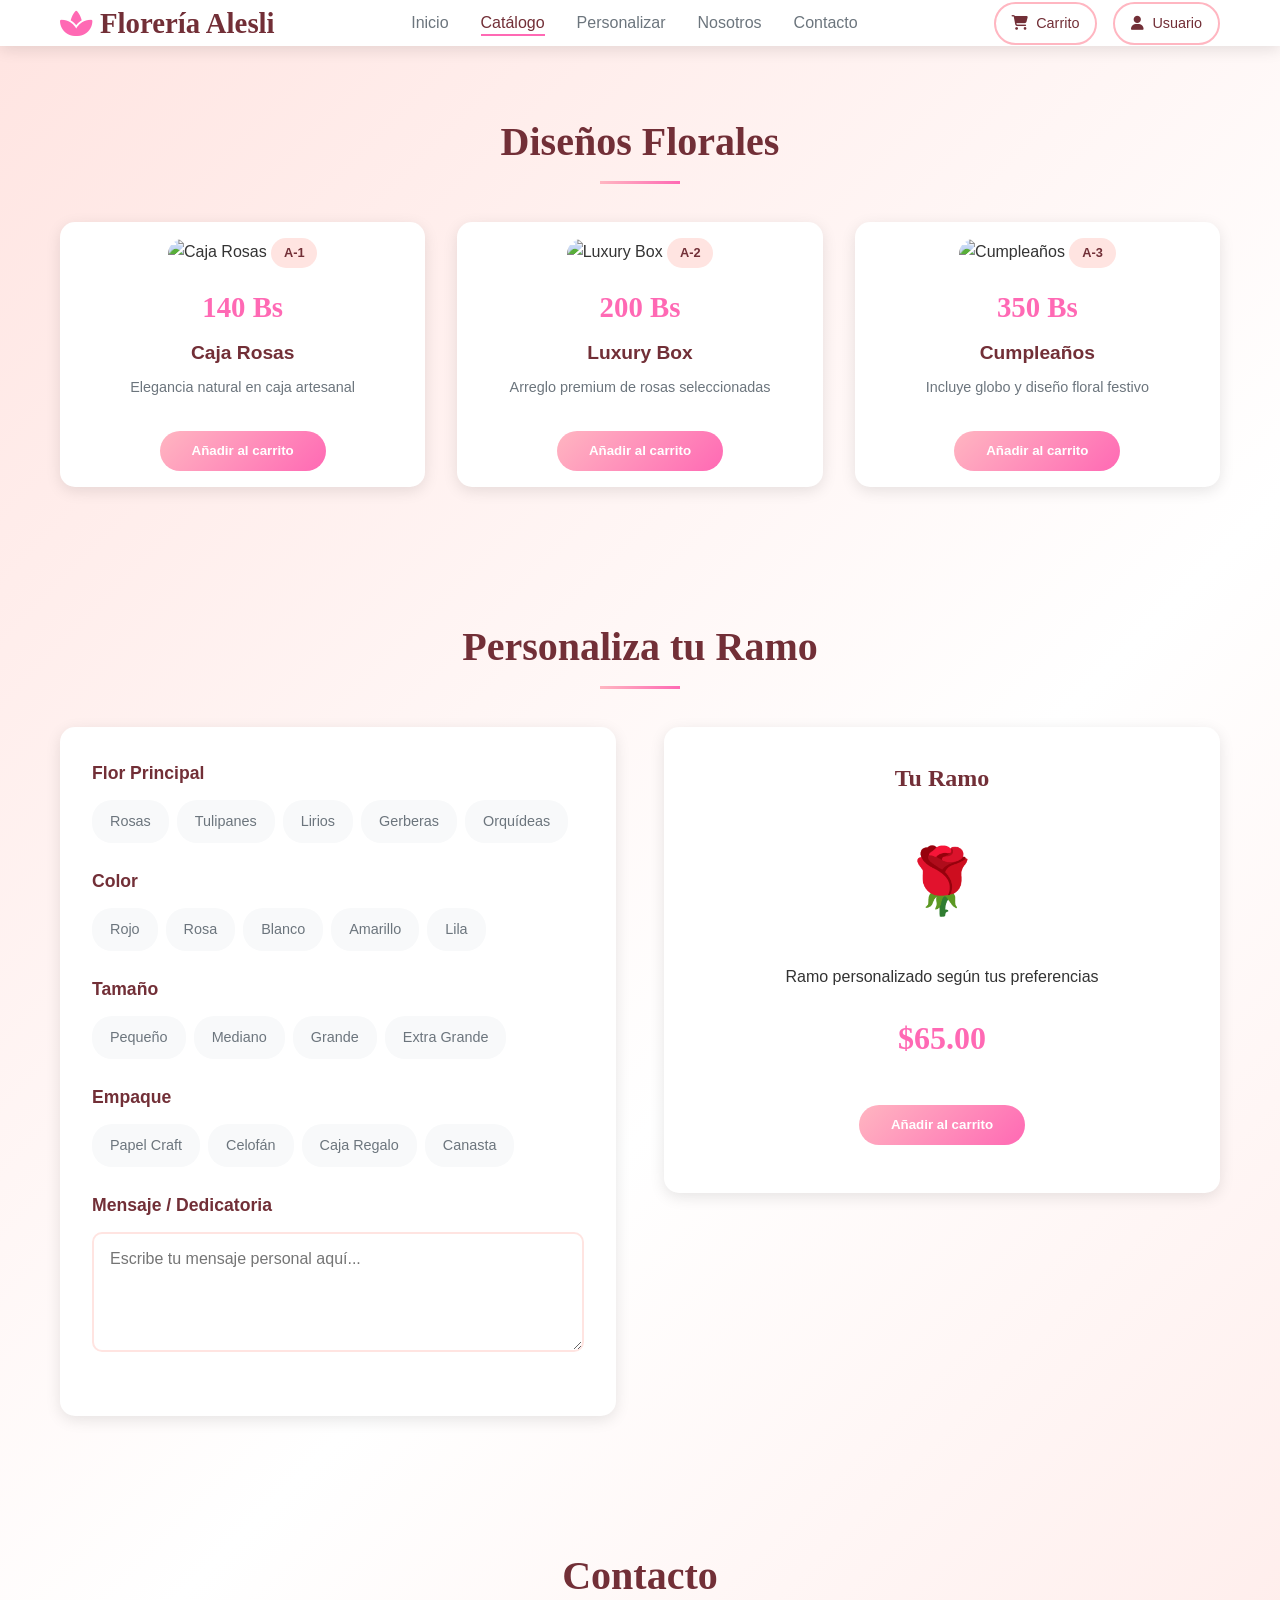
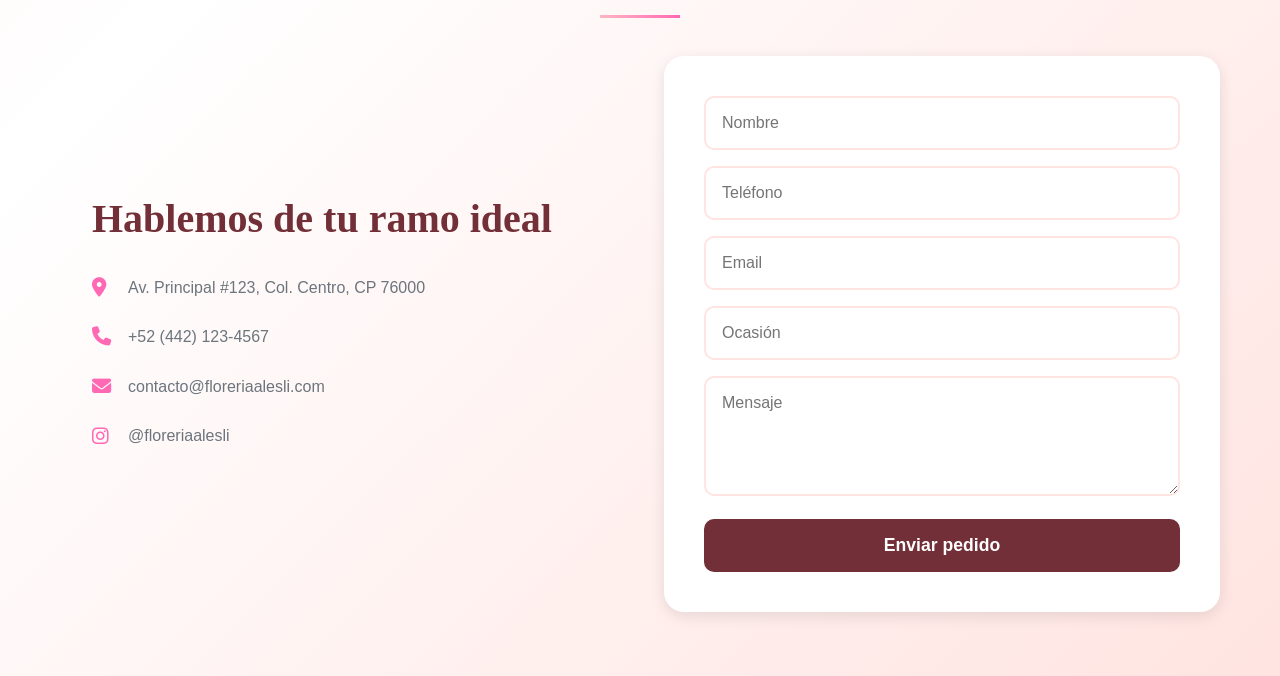
==== frontend/index.html @ 87837b25 "Add files via upload" ====
<!DOCTYPE html>
<html lang="es">
<head>
    <meta charset="UTF-8">
    <meta name="viewport" content="width=device-width, initial-scale=1.0">
    <title>Florería Alesli - Diseños Florales Exclusivos</title>
    <link rel="stylesheet" href="https://cdnjs.cloudflare.com/ajax/libs/font-awesome/6.4.0/css/all.min.css">
    <style>
        * {
            margin: 0;
            padding: 0;
            box-sizing: border-box;
        }

        :root {
            --pink-light: #FFE4E1;
            --pink-medium: #FFB6C1;
            --pink-dark: #FF69B4;
            --wine: #722F37;
            --fuchsia: #FF00FF;
            --white: #FFFFFF;
            --gray-light: #F8F9FA;
            --gray-medium: #6C757D;
            --shadow: 0 4px 15px rgba(0, 0, 0, 0.1);
            --shadow-hover: 0 8px 25px rgba(0, 0, 0, 0.15);
        }

        body {
            font-family: 'Segoe UI', Tahoma, Geneva, Verdana, sans-serif;
            background: linear-gradient(135deg, #FFE4E1 0%, #FFFFFF 50%, #FFE4E1 100%);
            min-height: 100vh;
            color: #333;
            line-height: 1.6;
        }

        .container {
            max-width: 1200px;
            margin: 0 auto;
            padding: 0 20px;
        }

        /* Header Styles */
        header {
            background: var(--white);
            box-shadow: var(--shadow);
            position: sticky;
            top: 0;
            z-index: 1000;
        }

        nav {
            display: flex;
            justify-content: space-between;
            align-items: center;
            padding: 1rem 0;
        }

        .logo {
            font-family: 'Playfair Display', serif;
            font-size: 1.8rem;
            font-weight: 700;
            color: var(--wine);
            text-decoration: none;
            display: flex;
            align-items: center;
            gap: 0.5rem;
        }

        .logo i {
            color: var(--pink-dark);
        }

        .nav-menu {
            display: flex;
            list-style: none;
            gap: 2rem;
        }

        .nav-menu a {
            text-decoration: none;
            color: var(--gray-medium);
            font-weight: 500;
            transition: color 0.3s ease;
            position: relative;
        }

        .nav-menu a:hover,
        .nav-menu a.active {
            color: var(--wine);
        }

        .nav-menu a::after {
            content: '';
            position: absolute;
            bottom: -5px;
            left: 0;
            width: 0;
            height: 2px;
            background: var(--pink-dark);
            transition: width 0.3s ease;
        }

        .nav-menu a:hover::after,
        .nav-menu a.active::after {
            width: 100%;
        }

        .nav-actions {
            display: flex;
            gap: 1rem;
        }

        .nav-btn {
            background: var(--white);
            border: 2px solid var(--pink-medium);
            color: var(--wine);
            padding: 0.5rem 1rem;
            border-radius: 25px;
            cursor: pointer;
            transition: all 0.3s ease;
            text-decoration: none;
            display: flex;
            align-items: center;
            gap: 0.5rem;
            font-size: 0.9rem;
        }

        .nav-btn:hover {
            background: var(--pink-medium);
            color: var(--white);
            transform: translateY(-2px);
        }

        /* Section Styles */
        section {
            padding: 4rem 0;
        }

        .section-title {
            font-family: 'Playfair Display', serif;
            font-size: 2.5rem;
            color: var(--wine);
            text-align: center;
            margin-bottom: 3rem;
            position: relative;
        }

        .section-title::after {
            content: '';
            position: absolute;
            bottom: -10px;
            left: 50%;
            transform: translateX(-50%);
            width: 80px;
            height: 3px;
            background: linear-gradient(90deg, var(--pink-medium), var(--pink-dark));
        }

        /* Catálogo Section */
        .product-grid {
            display: grid;
            grid-template-columns: repeat(auto-fit, minmax(300px, 1fr));
            gap: 2rem;
            margin-top: 3rem;
        }

        .product-card {
            background: var(--white);
            border-radius: 15px;
            overflow: hidden;
            box-shadow: var(--shadow);
            transition: all 0.3s ease;
            text-align: center;
        }

        .product-card:hover {
            transform: translateY(-5px);
            box-shadow: var(--shadow-hover);
        }

        .product-image {
            width: 100%;
            height: 250px;
            object-fit: cover;
            border-radius: 15px 15px 0 0;
        }

        .product-code {
            display: inline-block;
            background: var(--pink-light);
            color: var(--wine);
            padding: 0.3rem 0.8rem;
            border-radius: 15px;
            font-size: 0.8rem;
            font-weight: 600;
            margin: 1rem 0 0.5rem;
        }

        .product-price {
            font-family: 'Playfair Display', serif;
            font-size: 1.8rem;
            color: var(--pink-dark);
            font-weight: 700;
            margin: 0.5rem 0;
        }

        .product-title {
            font-size: 1.2rem;
            color: var(--wine);
            margin: 0.5rem 0;
            font-weight: 600;
        }

        .product-description {
            color: var(--gray-medium);
            font-size: 0.9rem;
            margin: 0.5rem 1rem 1rem;
            line-height: 1.5;
        }

        .add-to-cart {
            background: linear-gradient(135deg, var(--pink-medium), var(--pink-dark));
            color: var(--white);
            border: none;
            padding: 0.8rem 2rem;
            border-radius: 25px;
            cursor: pointer;
            font-weight: 600;
            transition: all 0.3s ease;
            margin: 1rem;
            display: inline-block;
        }

        .add-to-cart:hover {
            transform: translateY(-2px);
            box-shadow: 0 5px 15px rgba(255, 105, 180, 0.3);
        }

        /* Personalización Section */
        .personalizacion-container {
            display: grid;
            grid-template-columns: 1fr 1fr;
            gap: 3rem;
            align-items: start;
        }

        .customization-form {
            background: var(--white);
            padding: 2rem;
            border-radius: 15px;
            box-shadow: var(--shadow);
        }

        .form-group {
            margin-bottom: 1.5rem;
        }

        .form-label {
            display: block;
            color: var(--wine);
            font-weight: 600;
            margin-bottom: 0.8rem;
            font-size: 1.1rem;
        }

        .chip-container {
            display: flex;
            flex-wrap: wrap;
            gap: 0.5rem;
        }

        .chip {
            background: var(--gray-light);
            color: var(--gray-medium);
            padding: 0.5rem 1rem;
            border-radius: 20px;
            cursor: pointer;
            transition: all 0.3s ease;
            border: 2px solid transparent;
            font-size: 0.9rem;
        }

        .chip:hover {
            background: var(--pink-light);
            color: var(--wine);
        }

        .chip.selected {
            background: var(--pink-medium);
            color: var(--white);
            border-color: var(--pink-dark);
        }

        .message-textarea {
            width: 100%;
            min-height: 120px;
            padding: 1rem;
            border: 2px solid var(--pink-light);
            border-radius: 10px;
            font-family: inherit;
            font-size: 1rem;
            resize: vertical;
            transition: border-color 0.3s ease;
        }

        .message-textarea:focus {
            outline: none;
            border-color: var(--pink-medium);
        }

        .preview-card {
            background: var(--white);
            padding: 2rem;
            border-radius: 15px;
            box-shadow: var(--shadow);
            text-align: center;
        }

        .preview-title {
            font-family: 'Playfair Display', serif;
            font-size: 1.5rem;
            color: var(--wine);
            margin-bottom: 1.5rem;
        }

        .rose-illustration {
            font-size: 4rem;
            color: var(--pink-dark);
            margin: 2rem 0;
        }

        .preview-price {
            font-family: 'Playfair Display', serif;
            font-size: 2rem;
            color: var(--pink-dark);
            margin: 1.5rem 0;
            font-weight: 700;
        }

        /* Contacto Section */
        .contacto-container {
            display: grid;
            grid-template-columns: 1fr 1fr;
            gap: 3rem;
            align-items: center;
        }

        .contact-info {
            padding: 2rem;
        }

        .contact-title {
            font-family: 'Playfair Display', serif;
            font-size: 2.5rem;
            color: var(--wine);
            margin-bottom: 2rem;
            line-height: 1.2;
        }

        .contact-item {
            display: flex;
            align-items: center;
            gap: 1rem;
            margin-bottom: 1.5rem;
            color: var(--gray-medium);
        }

        .contact-item i {
            width: 20px;
            color: var(--pink-dark);
            font-size: 1.2rem;
        }

        .contact-form {
            background: var(--white);
            padding: 2.5rem;
            border-radius: 20px;
            box-shadow: var(--shadow);
        }

        .form-input {
            width: 100%;
            padding: 1rem;
            border: 2px solid var(--pink-light);
            border-radius: 10px;
            font-family: inherit;
            font-size: 1rem;
            margin-bottom: 1rem;
            transition: border-color 0.3s ease;
        }

        .form-input:focus {
            outline: none;
            border-color: var(--pink-medium);
        }

        .submit-btn {
            width: 100%;
            background: var(--wine);
            color: var(--white);
            border: none;
            padding: 1rem 2rem;
            border-radius: 10px;
            font-size: 1.1rem;
            font-weight: 600;
            cursor: pointer;
            transition: all 0.3s ease;
        }

        .submit-btn:hover {
            background: var(--fuchsia);
            transform: translateY(-2px);
        }

        /* Responsive Design */
        @media (max-width: 768px) {
            .nav-menu {
                display: none;
            }

            .personalizacion-container,
            .contacto-container {
                grid-template-columns: 1fr;
                gap: 2rem;
            }

            .product-grid {
                grid-template-columns: 1fr;
            }

            .section-title {
                font-size: 2rem;
            }

            .contact-title {
                font-size: 2rem;
            }
        }

        /* Google Fonts Import */
        @import url('https://fonts.googleapis.com/css2?family=Playfair+Display:wght@400;700&display=swap');
    </style>
</head>
<body>
    <!-- Header -->
    <header>
        <nav class="container">
            <a href="#" class="logo">
                <i class="fas fa-spa"></i>
                Florería Alesli
            </a>
            
            <ul class="nav-menu">
                <li><a href="#inicio" class="active">Inicio</a></li>
                <li><a href="#catalogo">Catálogo</a></li>
                <li><a href="#personalizar">Personalizar</a></li>
                <li><a href="#nosotros">Nosotros</a></li>
                <li><a href="#contacto">Contacto</a></li>
            </ul>
            
            <div class="nav-actions">
                <a href="#" class="nav-btn">
                    <i class="fas fa-shopping-cart"></i>
                    Carrito
                </a>
                <a href="#" class="nav-btn">
                    <i class="fas fa-user"></i>
                    Usuario
                </a>
            </div>
        </nav>
    </header>

    <!-- Catálogo Section -->
    <section id="catalogo">
        <div class="container">
            <h2 class="section-title">Diseños Florales</h2>
            
            <div class="product-grid">
                <div class="product-card">
                    <img src="public/img/Caja Rosas.png" alt="Caja Rosas" class="product-image">
                    <span class="product-code">A-1</span>
                    <div class="product-price">140 Bs</div>
                    <h3 class="product-title">Caja Rosas</h3>
                    <p class="product-description">Elegancia natural en caja artesanal</p>
                    <button class="add-to-cart">Añadir al carrito</button>
                </div>
                
                <div class="product-card">
                    <img src="public/img/Luxury Box.png" alt="Luxury Box" class="product-image">
                    <span class="product-code">A-2</span>
                    <div class="product-price">200 Bs</div>
                    <h3 class="product-title">Luxury Box</h3>
                    <p class="product-description">Arreglo premium de rosas seleccionadas</p>
                    <button class="add-to-cart">Añadir al carrito</button>
                </div>
                
                <div class="product-card">
                    <img src="public/img/Cumpleaños.png" alt="Cumpleaños" class="product-image">
                    <span class="product-code">A-3</span>
                    <div class="product-price">350 Bs</div>
                    <h3 class="product-title">Cumpleaños</h3>
                    <p class="product-description">Incluye globo y diseño floral festivo</p>
                    <button class="add-to-cart">Añadir al carrito</button>
                </div>
            </div>
        </div>
    </section>

    <!-- Personalización Section -->
    <section id="personalizar">
        <div class="container">
            <h2 class="section-title">Personaliza tu Ramo</h2>
            
            <div class="personalizacion-container">
                <div class="customization-form">
                    <div class="form-group">
                        <label class="form-label">Flor Principal</label>
                        <div class="chip-container">
                            <div class="chip" onclick="selectChip(this)">Rosas</div>
                            <div class="chip" onclick="selectChip(this)">Tulipanes</div>
                            <div class="chip" onclick="selectChip(this)">Lirios</div>
                            <div class="chip" onclick="selectChip(this)">Gerberas</div>
                            <div class="chip" onclick="selectChip(this)">Orquídeas</div>
                        </div>
                    </div>
                    
                    <div class="form-group">
                        <label class="form-label">Color</label>
                        <div class="chip-container">
                            <div class="chip" onclick="selectChip(this)">Rojo</div>
                            <div class="chip" onclick="selectChip(this)">Rosa</div>
                            <div class="chip" onclick="selectChip(this)">Blanco</div>
                            <div class="chip" onclick="selectChip(this)">Amarillo</div>
                            <div class="chip" onclick="selectChip(this)">Lila</div>
                        </div>
                    </div>
                    
                    <div class="form-group">
                        <label class="form-label">Tamaño</label>
                        <div class="chip-container">
                            <div class="chip" onclick="selectChip(this)">Pequeño</div>
                            <div class="chip" onclick="selectChip(this)">Mediano</div>
                            <div class="chip" onclick="selectChip(this)">Grande</div>
                            <div class="chip" onclick="selectChip(this)">Extra Grande</div>
                        </div>
                    </div>
                    
                    <div class="form-group">
                        <label class="form-label">Empaque</label>
                        <div class="chip-container">
                            <div class="chip" onclick="selectChip(this)">Papel Craft</div>
                            <div class="chip" onclick="selectChip(this)">Celofán</div>
                            <div class="chip" onclick="selectChip(this)">Caja Regalo</div>
                            <div class="chip" onclick="selectChip(this)">Canasta</div>
                        </div>
                    </div>
                    
                    <div class="form-group">
                        <label class="form-label">Mensaje / Dedicatoria</label>
                        <textarea class="message-textarea" placeholder="Escribe tu mensaje personal aquí..."></textarea>
                    </div>
                </div>
                
                <div class="preview-card">
                    <h3 class="preview-title">Tu Ramo</h3>
                    <div class="rose-illustration">🌹</div>
                    <p class="preview-description">Ramo personalizado según tus preferencias</p>
                    <div class="preview-price">$65.00</div>
                    <button class="add-to-cart">Añadir al carrito</button>
                </div>
            </div>
        </div>
    </section>

    <!-- Contacto Section -->
    <section id="contacto">
        <div class="container">
            <h2 class="section-title">Contacto</h2>
            
            <div class="contacto-container">
                <div class="contact-info">
                    <h2 class="contact-title">Hablemos de tu ramo ideal</h2>
                    
                    <div class="contact-item">
                        <i class="fas fa-map-marker-alt"></i>
                        <span>Av. Principal #123, Col. Centro, CP 76000</span>
                    </div>
                    
                    <div class="contact-item">
                        <i class="fas fa-phone"></i>
                        <span>+52 (442) 123-4567</span>
                    </div>
                    
                    <div class="contact-item">
                        <i class="fas fa-envelope"></i>
                        <span>contacto@floreriaalesli.com</span>
                    </div>
                    
                    <div class="contact-item">
                        <i class="fab fa-instagram"></i>
                        <span>@floreriaalesli</span>
                    </div>
                </div>
                
                <div class="contact-form">
                    <form>
                        <input type="text" class="form-input" placeholder="Nombre" required>
                        <input type="tel" class="form-input" placeholder="Teléfono" required>
                        <input type="email" class="form-input" placeholder="Email" required>
                        <input type="text" class="form-input" placeholder="Ocasión" required>
                        <textarea class="form-input message-textarea" placeholder="Mensaje" rows="4" required></textarea>
                        <button type="submit" class="submit-btn">Enviar pedido</button>
                    </form>
                </div>
            </div>
        </div>
    </section>

    <script>
        // Chip selection functionality
        function selectChip(chip) {
            // Remove selected class from siblings in the same container
            const container = chip.parentElement;
            const siblings = container.querySelectorAll('.chip');
            siblings.forEach(sibling => sibling.classList.remove('selected'));
            
            // Add selected class to clicked chip
            chip.classList.add('selected');
        }

        // Smooth scrolling for navigation
        document.querySelectorAll('a[href^="#"]').forEach(anchor => {
            anchor.addEventListener('click', function (e) {
                e.preventDefault();
                const target = document.querySelector(this.getAttribute('href'));
                if (target) {
                    target.scrollIntoView({
                        behavior: 'smooth',
                        block: 'start'
                    });
                }
            });
        });

        // Active navigation highlighting
        window.addEventListener('scroll', () => {
            const sections = document.querySelectorAll('section');
            const navLinks = document.querySelectorAll('.nav-menu a');
            
            let current = '';
            sections.forEach(section => {
                const sectionTop = section.offsetTop;
                const sectionHeight = section.clientHeight;
                if (scrollY >= (sectionTop - 200)) {
                    current = section.getAttribute('id');
                }
            });

            navLinks.forEach(link => {
                link.classList.remove('active');
                if (link.getAttribute('href').slice(1) === current) {
                    link.classList.add('active');
                }
            });
        });

        // Add to cart functionality
        document.querySelectorAll('.add-to-cart').forEach(button => {
            button.addEventListener('click', function() {
                const productCard = this.closest('.product-card') || this.closest('.preview-card');
                const productName = productCard.querySelector('.product-title, .preview-title').textContent;
                
                // Create notification
                const notification = document.createElement('div');
                notification.style.cssText = `
                    position: fixed;
                    top: 20px;
                    right: 20px;
                    background: linear-gradient(135deg, var(--pink-medium), var(--pink-dark));
                    color: white;
                    padding: 1rem 1.5rem;
                    border-radius: 10px;
                    box-shadow: var(--shadow-hover);
                    z-index: 10000;
                    animation: slideIn 0.3s ease;
                `;
                notification.innerHTML = `
                    <strong>✓ ${productName}</strong><br>
                    Añadido al carrito
                `;
                
                document.body.appendChild(notification);
                
                setTimeout(() => {
                    notification.style.animation = 'slideOut 0.3s ease';
                    setTimeout(() => notification.remove(), 300);
                }, 3000);
            });
        });

        // Add animations
        const style = document.createElement('style');
        style.textContent = `
            @keyframes slideIn {
                from {
                    transform: translateX(100%);
                    opacity: 0;
                }
                to {
                    transform: translateX(0);
                    opacity: 1;
                }
            }
            
            @keyframes slideOut {
                from {
                    transform: translateX(0);
                    opacity: 1;
                }
                to {
                    transform: translateX(100%);
                    opacity: 0;
                }
            }
        `;
        document.head.appendChild(style);
    </script>
</body>
</html>
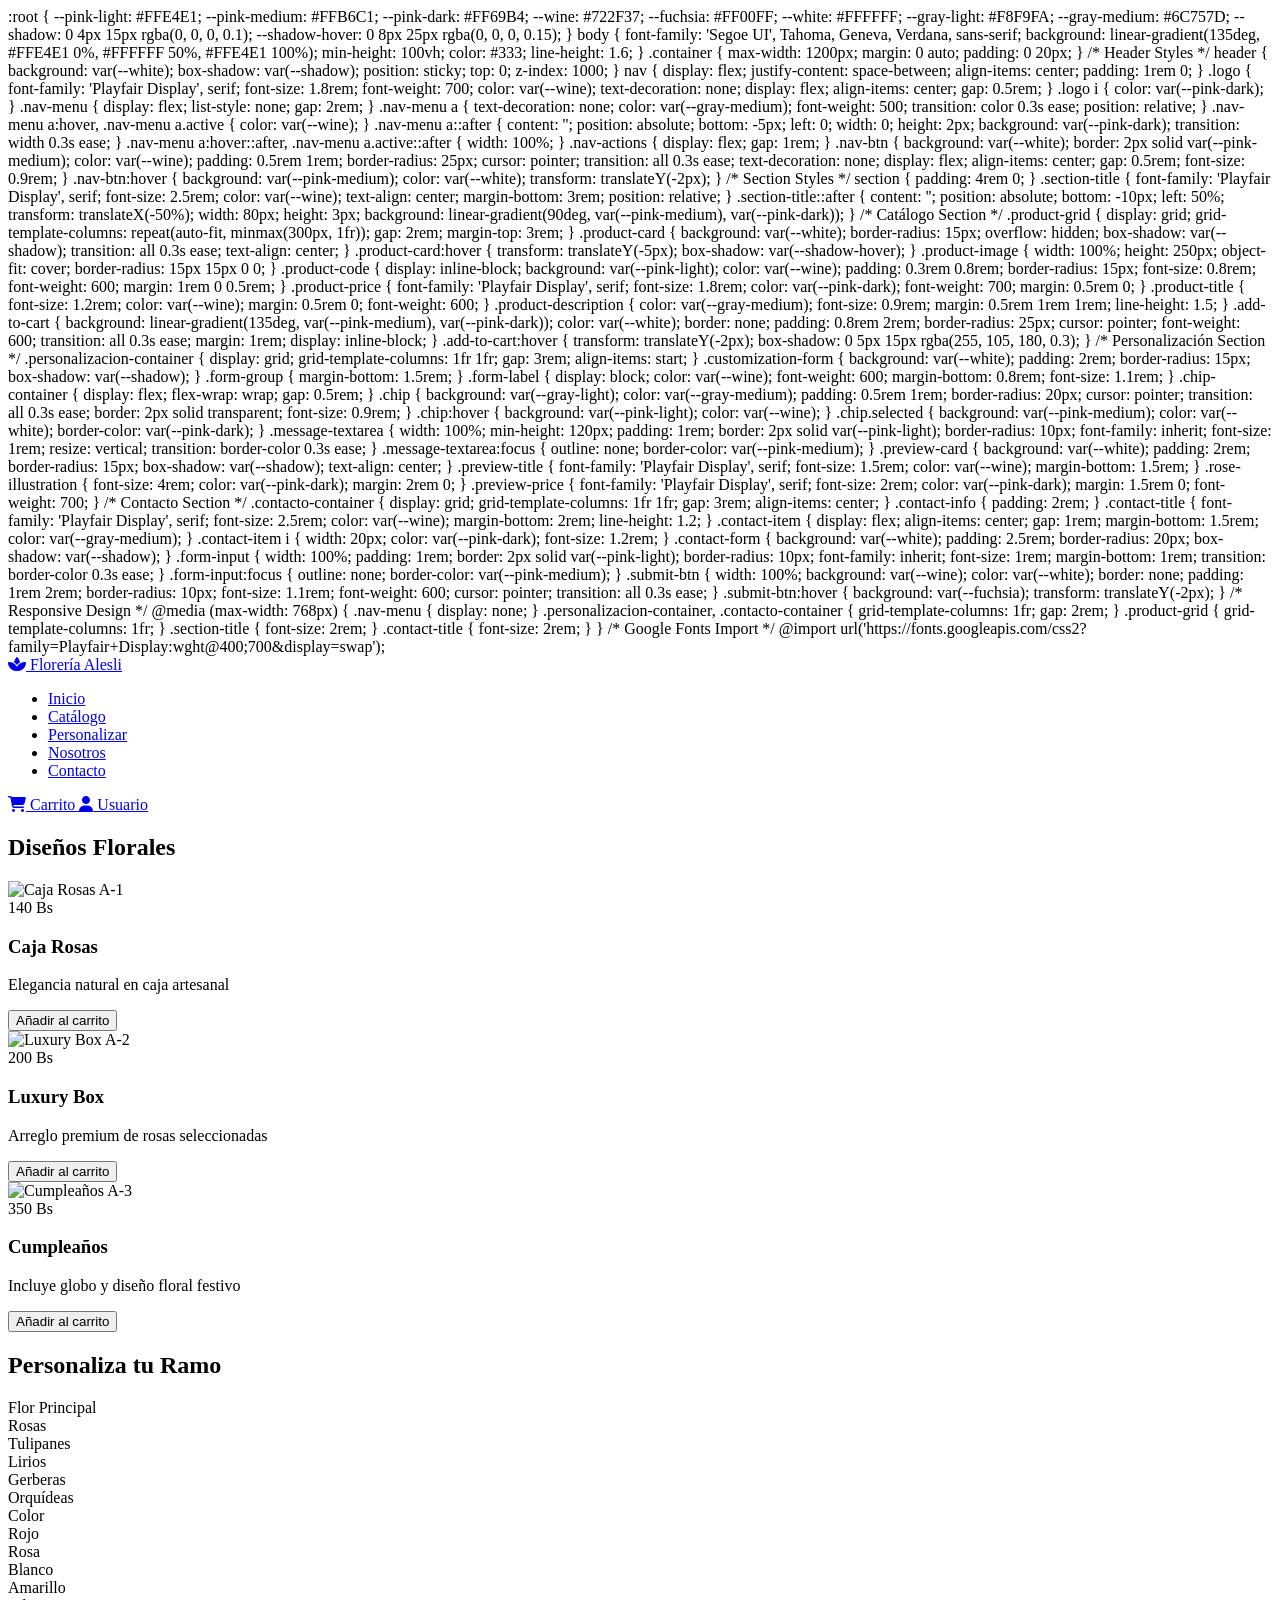
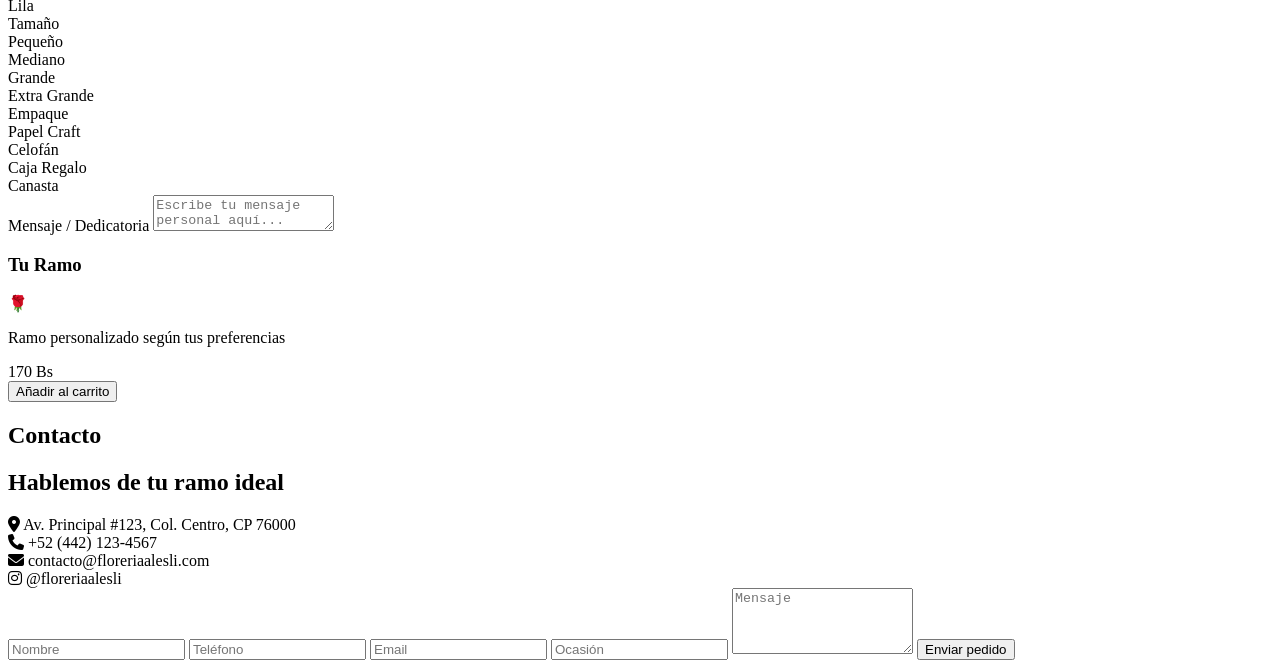
==== commit 5714b0b2: "Update index.html" ====
--- a/frontend/index.html
+++ b/frontend/index.html
@@ -5,12 +5,7 @@
     <meta name="viewport" content="width=device-width, initial-scale=1.0">
     <title>Florería Alesli - Diseños Florales Exclusivos</title>
     <link rel="stylesheet" href="https://cdnjs.cloudflare.com/ajax/libs/font-awesome/6.4.0/css/all.min.css">
-    <style>
-        * {
-            margin: 0;
-            padding: 0;
-            box-sizing: border-box;
-        }
+    <link rel="stylesheet" href="index.css">
 
         :root {
             --pink-light: #FFE4E1;
@@ -439,7 +434,7 @@
 
         /* Google Fonts Import */
         @import url('https://fonts.googleapis.com/css2?family=Playfair+Display:wght@400;700&display=swap');
-    </style>
+    </link>
 </head>
 <body>
     <!-- Header -->
@@ -566,7 +561,7 @@
                     <h3 class="preview-title">Tu Ramo</h3>
                     <div class="rose-illustration">🌹</div>
                     <p class="preview-description">Ramo personalizado según tus preferencias</p>
-                    <div class="preview-price">$65.00</div>
+                    <div class="preview-price">170 Bs</div>
                     <button class="add-to-cart">Añadir al carrito</button>
                 </div>
             </div>
@@ -617,114 +612,6 @@
         </div>
     </section>
 
-    <script>
-        // Chip selection functionality
-        function selectChip(chip) {
-            // Remove selected class from siblings in the same container
-            const container = chip.parentElement;
-            const siblings = container.querySelectorAll('.chip');
-            siblings.forEach(sibling => sibling.classList.remove('selected'));
-            
-            // Add selected class to clicked chip
-            chip.classList.add('selected');
-        }
-
-        // Smooth scrolling for navigation
-        document.querySelectorAll('a[href^="#"]').forEach(anchor => {
-            anchor.addEventListener('click', function (e) {
-                e.preventDefault();
-                const target = document.querySelector(this.getAttribute('href'));
-                if (target) {
-                    target.scrollIntoView({
-                        behavior: 'smooth',
-                        block: 'start'
-                    });
-                }
-            });
-        });
-
-        // Active navigation highlighting
-        window.addEventListener('scroll', () => {
-            const sections = document.querySelectorAll('section');
-            const navLinks = document.querySelectorAll('.nav-menu a');
-            
-            let current = '';
-            sections.forEach(section => {
-                const sectionTop = section.offsetTop;
-                const sectionHeight = section.clientHeight;
-                if (scrollY >= (sectionTop - 200)) {
-                    current = section.getAttribute('id');
-                }
-            });
-
-            navLinks.forEach(link => {
-                link.classList.remove('active');
-                if (link.getAttribute('href').slice(1) === current) {
-                    link.classList.add('active');
-                }
-            });
-        });
-
-        // Add to cart functionality
-        document.querySelectorAll('.add-to-cart').forEach(button => {
-            button.addEventListener('click', function() {
-                const productCard = this.closest('.product-card') || this.closest('.preview-card');
-                const productName = productCard.querySelector('.product-title, .preview-title').textContent;
-                
-                // Create notification
-                const notification = document.createElement('div');
-                notification.style.cssText = `
-                    position: fixed;
-                    top: 20px;
-                    right: 20px;
-                    background: linear-gradient(135deg, var(--pink-medium), var(--pink-dark));
-                    color: white;
-                    padding: 1rem 1.5rem;
-                    border-radius: 10px;
-                    box-shadow: var(--shadow-hover);
-                    z-index: 10000;
-                    animation: slideIn 0.3s ease;
-                `;
-                notification.innerHTML = `
-                    <strong>✓ ${productName}</strong><br>
-                    Añadido al carrito
-                `;
-                
-                document.body.appendChild(notification);
-                
-                setTimeout(() => {
-                    notification.style.animation = 'slideOut 0.3s ease';
-                    setTimeout(() => notification.remove(), 300);
-                }, 3000);
-            });
-        });
-
-        // Add animations
-        const style = document.createElement('style');
-        style.textContent = `
-            @keyframes slideIn {
-                from {
-                    transform: translateX(100%);
-                    opacity: 0;
-                }
-                to {
-                    transform: translateX(0);
-                    opacity: 1;
-                }
-            }
-            
-            @keyframes slideOut {
-                from {
-                    transform: translateX(0);
-                    opacity: 1;
-                }
-                to {
-                    transform: translateX(100%);
-                    opacity: 0;
-                }
-            }
-        `;
-        document.head.appendChild(style);
-    </script>
+    <script src="index.js"></script>
 </body>
 </html>
